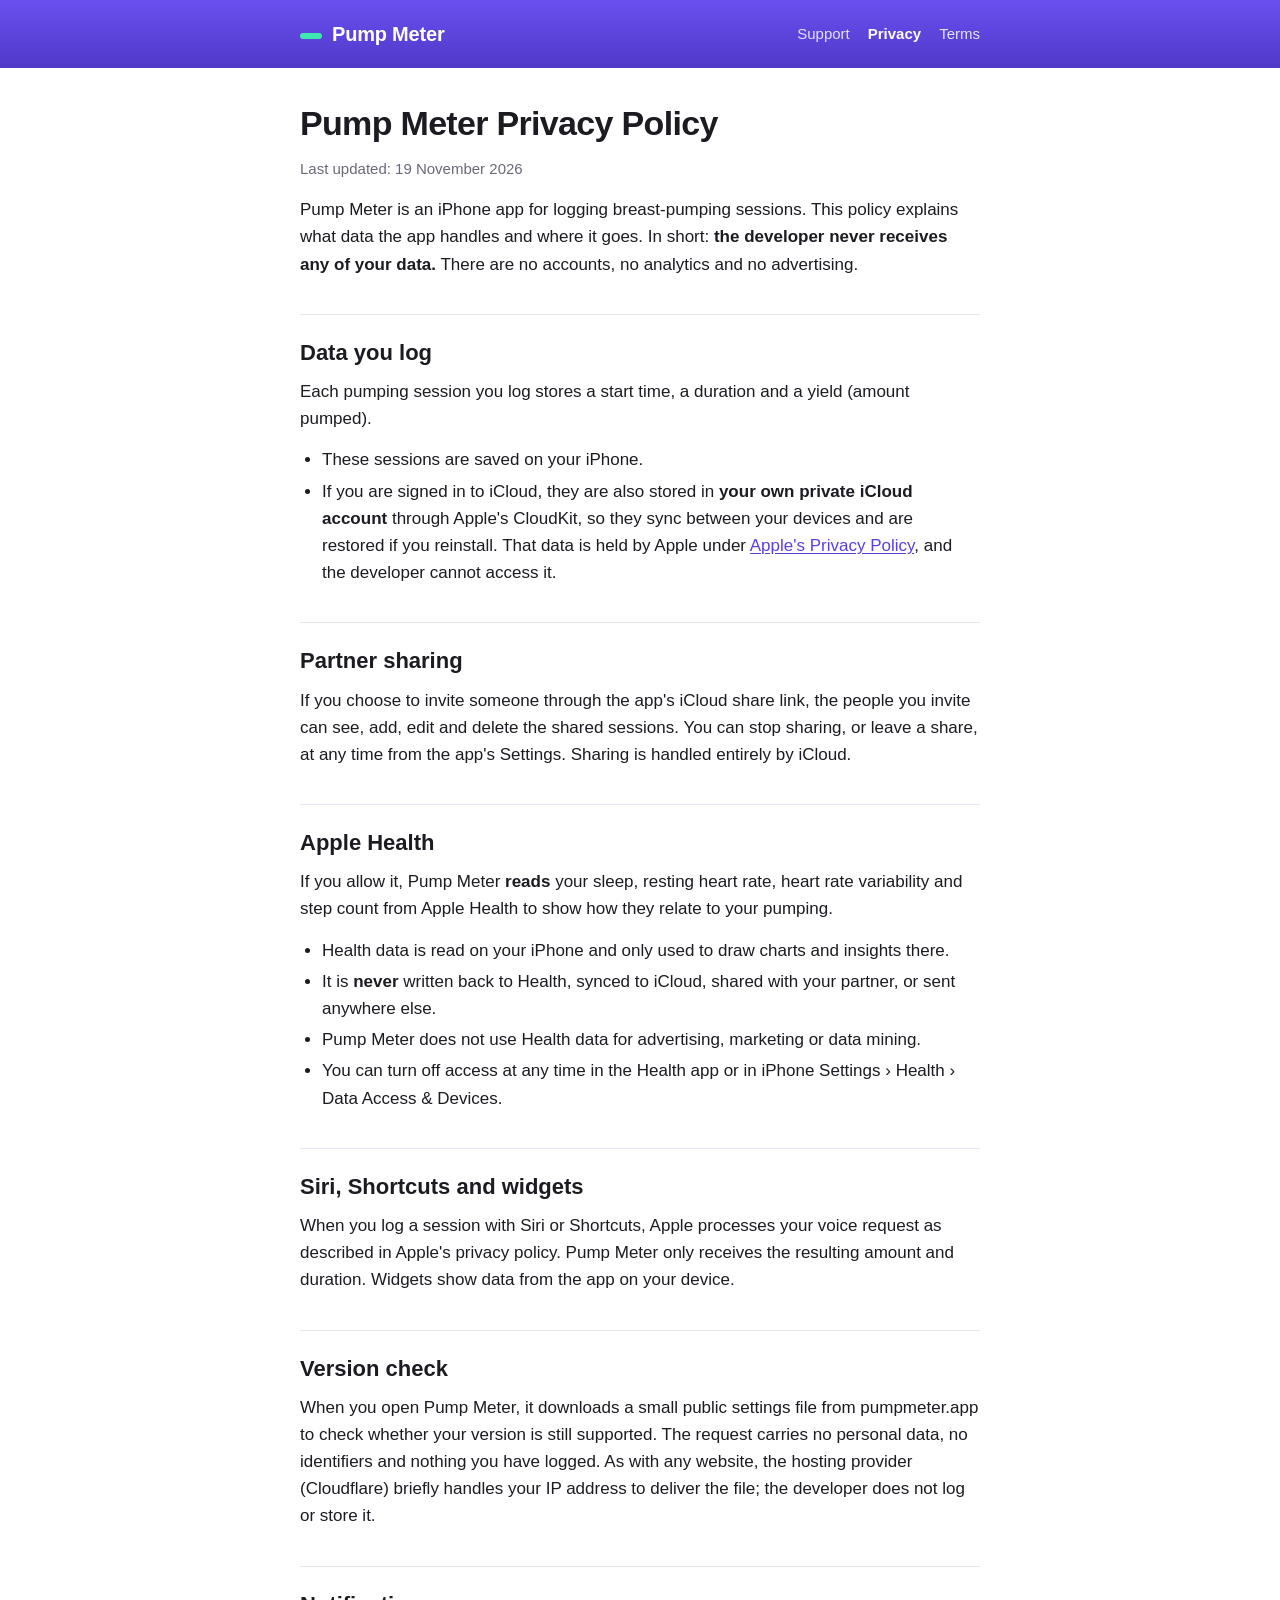
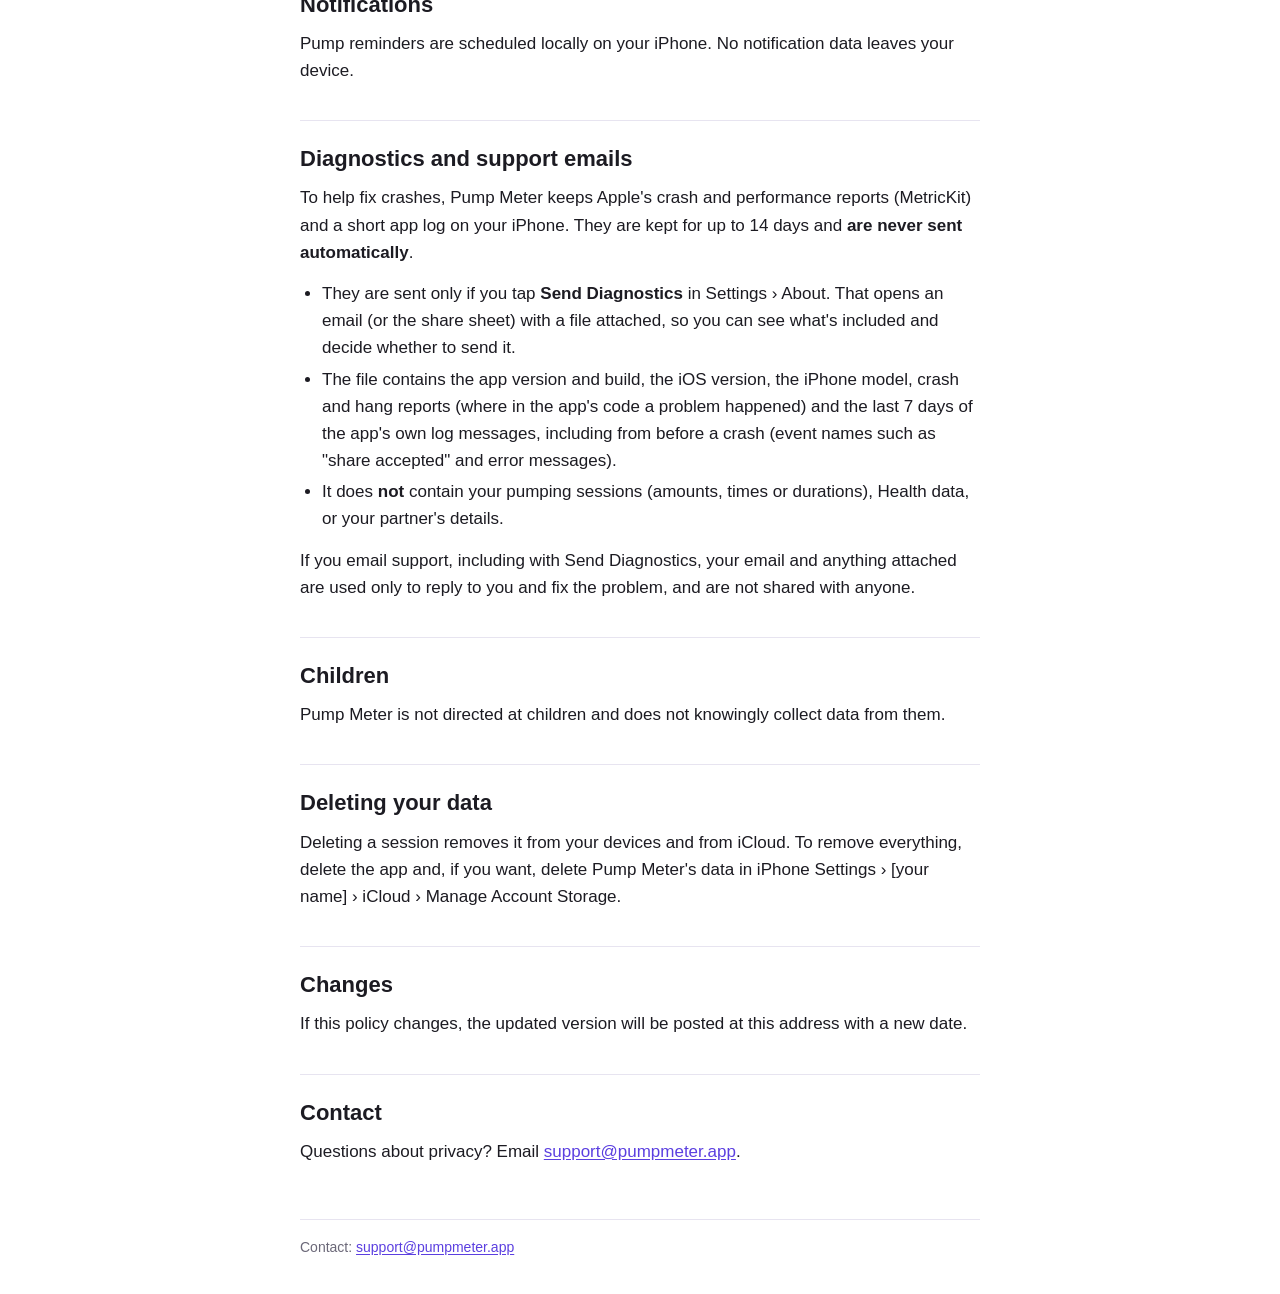
==== privacy/index.html @ 0fb3783c "Publish site" ====
<!doctype html>
<html lang="en">
<head>
<meta charset="utf-8">
<meta name="viewport" content="width=device-width, initial-scale=1">
<title>Pump Meter Privacy Policy</title>
<meta name="description" content="Pump Meter: a fast, focused log for breast pumping.">
<link rel="stylesheet" href="../style.css">
</head>
<body>
<header><div class="inner"><a class="brand" href="../">Pump Meter</a><nav><a href="../">Support</a><a href="../privacy/" aria-current="page">Privacy</a><a href="../terms/">Terms</a></nav></div></header>
<main>
<h1>Pump Meter Privacy Policy</h1>
<p><em>Last updated: 19 November 2026</em></p>
<p>Pump Meter is an iPhone app for logging breast-pumping sessions. This policy explains what data the app handles and where it goes. In short: <strong>the developer never receives any of your data.</strong> There are no accounts, no analytics and no advertising.</p>
<h2>Data you log</h2>
<p>Each pumping session you log stores a start time, a duration and a yield (amount pumped).</p>
<ul><li>These sessions are saved on your iPhone.</li><li>If you are signed in to iCloud, they are also stored in <strong>your own private iCloud account</strong> through Apple's CloudKit, so they sync between your devices and are restored if you reinstall. That data is held by Apple under <a href="https://www.apple.com/legal/privacy/">Apple's Privacy Policy</a>, and the developer cannot access it.</li></ul>
<h2>Partner sharing</h2>
<p>If you choose to invite someone through the app's iCloud share link, the people you invite can see, add, edit and delete the shared sessions. You can stop sharing, or leave a share, at any time from the app's Settings. Sharing is handled entirely by iCloud.</p>
<h2>Apple Health</h2>
<p>If you allow it, Pump Meter <strong>reads</strong> your sleep, resting heart rate, heart rate variability and step count from Apple Health to show how they relate to your pumping.</p>
<ul><li>Health data is read on your iPhone and only used to draw charts and insights there.</li><li>It is <strong>never</strong> written back to Health, synced to iCloud, shared with your partner, or sent anywhere else.</li><li>Pump Meter does not use Health data for advertising, marketing or data mining.</li><li>You can turn off access at any time in the Health app or in iPhone Settings › Health › Data Access &amp; Devices.</li></ul>
<h2>Siri, Shortcuts and widgets</h2>
<p>When you log a session with Siri or Shortcuts, Apple processes your voice request as described in Apple's privacy policy. Pump Meter only receives the resulting amount and duration. Widgets show data from the app on your device.</p>
<h2>Version check</h2>
<p>When you open Pump Meter, it downloads a small public settings file from pumpmeter.app to check whether your version is still supported. The request carries no personal data, no identifiers and nothing you have logged. As with any website, the hosting provider (Cloudflare) briefly handles your IP address to deliver the file; the developer does not log or store it.</p>
<h2>Notifications</h2>
<p>Pump reminders are scheduled locally on your iPhone. No notification data leaves your device.</p>
<h2>Diagnostics and support emails</h2>
<p>To help fix crashes, Pump Meter keeps Apple's crash and performance reports (MetricKit) and a short app log on your iPhone. They are kept for up to 14 days and <strong>are never sent automatically</strong>.</p>
<ul><li>They are sent only if you tap <strong>Send Diagnostics</strong> in Settings › About. That opens an email (or the share sheet) with a file attached, so you can see what's included and decide whether to send it.</li><li>The file contains the app version and build, the iOS version, the iPhone model, crash and hang reports (where in the app's code a problem happened) and the last 7 days of the app's own log messages, including from before a crash (event names such as "share accepted" and error messages).</li><li>It does <strong>not</strong> contain your pumping sessions (amounts, times or durations), Health data, or your partner's details.</li></ul>
<p>If you email support, including with Send Diagnostics, your email and anything attached are used only to reply to you and fix the problem, and are not shared with anyone.</p>
<h2>Children</h2>
<p>Pump Meter is not directed at children and does not knowingly collect data from them.</p>
<h2>Deleting your data</h2>
<p>Deleting a session removes it from your devices and from iCloud. To remove everything, delete the app and, if you want, delete Pump Meter's data in iPhone Settings › [your name] › iCloud › Manage Account Storage.</p>
<h2>Changes</h2>
<p>If this policy changes, the updated version will be posted at this address with a new date.</p>
<h2>Contact</h2>
<p>Questions about privacy? Email <a href="mailto:support@pumpmeter.app">support@pumpmeter.app</a>.</p>
</main>
<footer><div class="inner">Contact: <a href="mailto:support@pumpmeter.app">support@pumpmeter.app</a></div></footer>
</body>
</html>
---- style.css ----
:root {
  --bg: #ffffff;
  --text: #1c1b22;
  --muted: #6b6878;
  --accent: #5b3fe0;
  --accent-soft: #efebff;
  --rule: #e7e4f0;
  color-scheme: light dark;
}
@media (prefers-color-scheme: dark) {
  :root {
    --bg: #141219;
    --text: #f2f0f7;
    --muted: #a5a1b3;
    --accent: #9d8bff;
    --accent-soft: #241f3a;
    --rule: #2c2838;
  }
}
* { box-sizing: border-box; }
html { -webkit-text-size-adjust: 100%; }
body {
  margin: 0;
  background: var(--bg);
  color: var(--text);
  font: 17px/1.6 ui-rounded, -apple-system, BlinkMacSystemFont, "SF Pro Rounded", "Segoe UI", Roboto, sans-serif;
}
header {
  background: linear-gradient(180deg, #6a4ff0, #5039c8);
  color: #fff;
}
header .inner, main, footer { max-width: 720px; margin: 0 auto; padding: 0 20px; }
header .inner { display: flex; align-items: center; justify-content: space-between; gap: 12px; padding-top: 18px; padding-bottom: 18px; flex-wrap: wrap; }
header a { color: #fff; text-decoration: none; }
.brand { font-weight: 800; font-size: 20px; letter-spacing: -0.01em; }
.brand::before { content: ""; display: inline-block; width: 22px; height: 6px; border-radius: 3px; background: #3ee6b0; margin-right: 10px; vertical-align: middle; }
nav { display: flex; gap: 18px; font-size: 15px; }
nav a { opacity: 0.85; }
nav a[aria-current="page"] { opacity: 1; font-weight: 700; }
main { padding-top: 28px; padding-bottom: 40px; }
h1 { font-size: 34px; line-height: 1.15; letter-spacing: -0.02em; margin: 8px 0 12px; }
h2 { font-size: 22px; margin: 36px 0 8px; padding-top: 20px; border-top: 1px solid var(--rule); }
h3 { font-size: 18px; margin: 26px 0 4px; }
p, ul { margin: 0 0 14px; }
ul { padding-left: 22px; }
li { margin: 4px 0; }
a { color: var(--accent); text-underline-offset: 2px; }
em:first-child:only-child { color: var(--muted); font-style: normal; font-size: 15px; }
strong { font-weight: 700; }
footer { padding-bottom: 36px; color: var(--muted); font-size: 14px; }
footer .inner { border-top: 1px solid var(--rule); padding-top: 16px; }
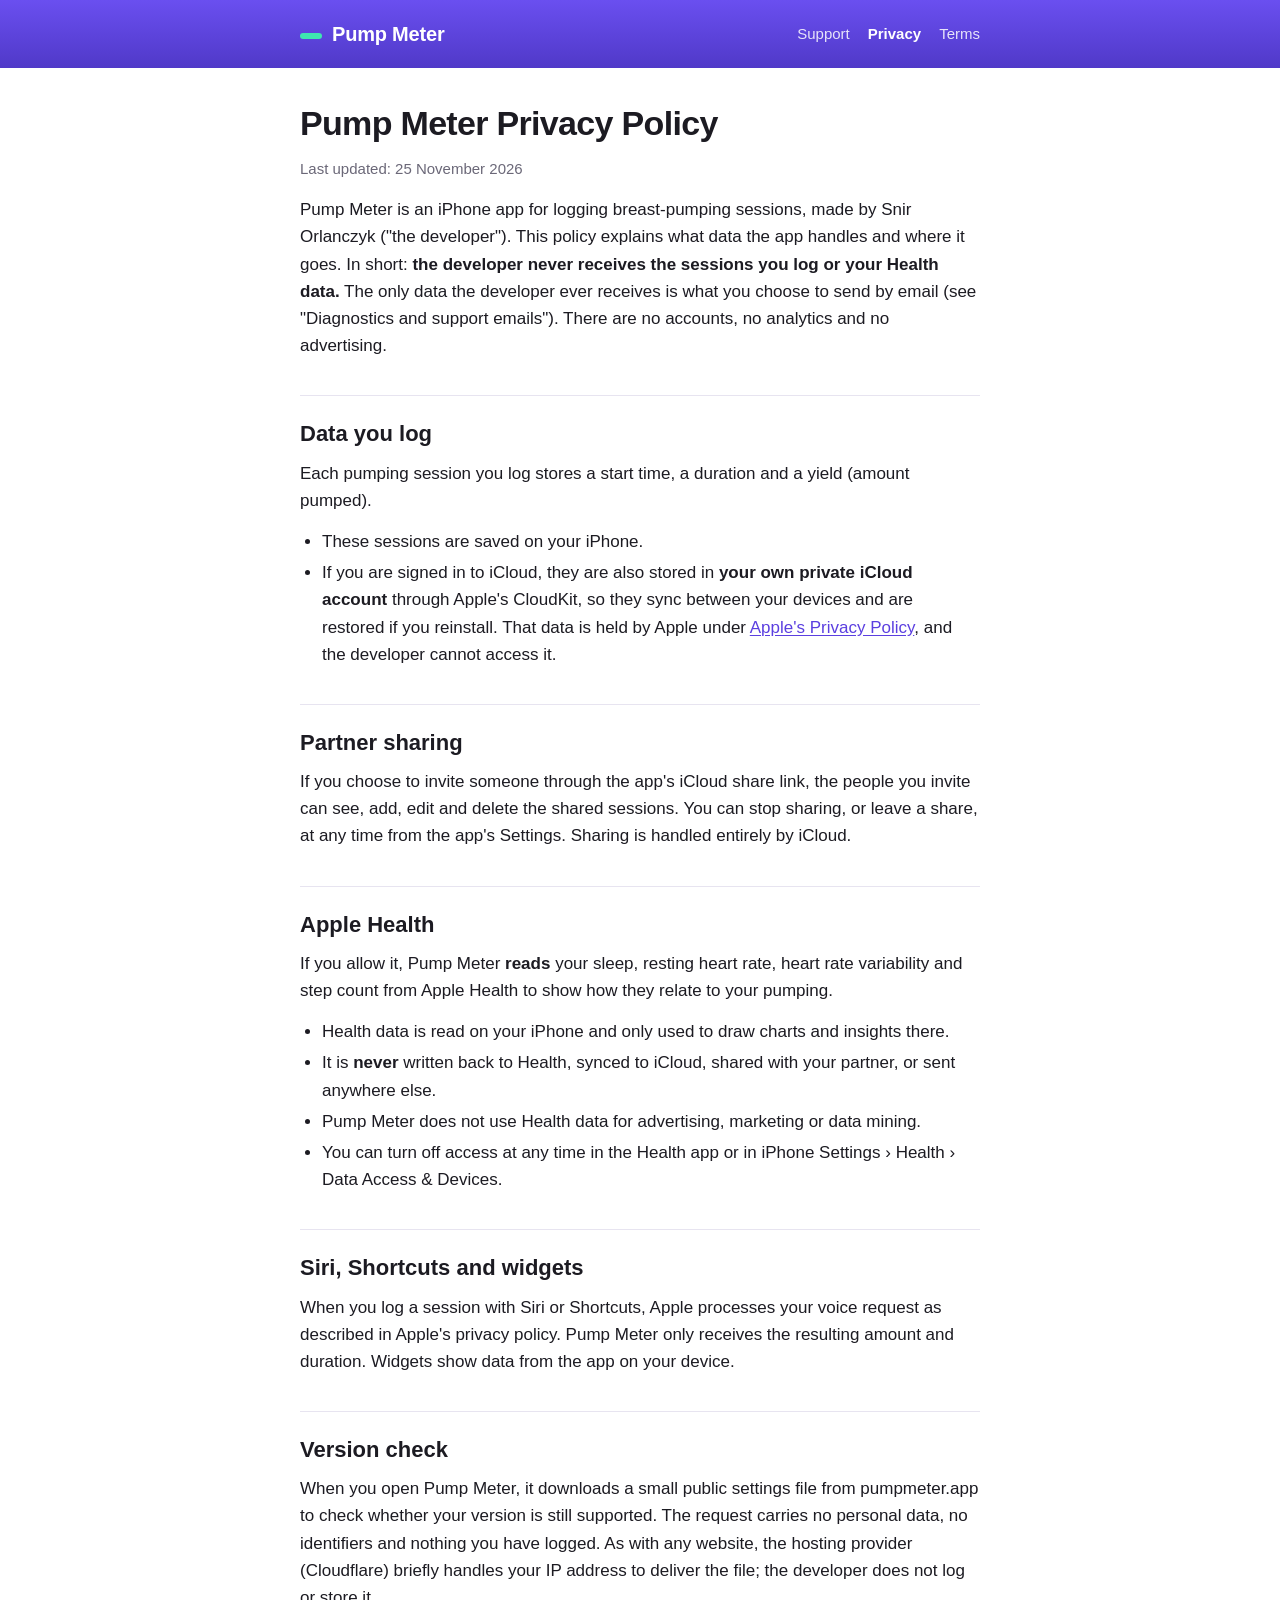
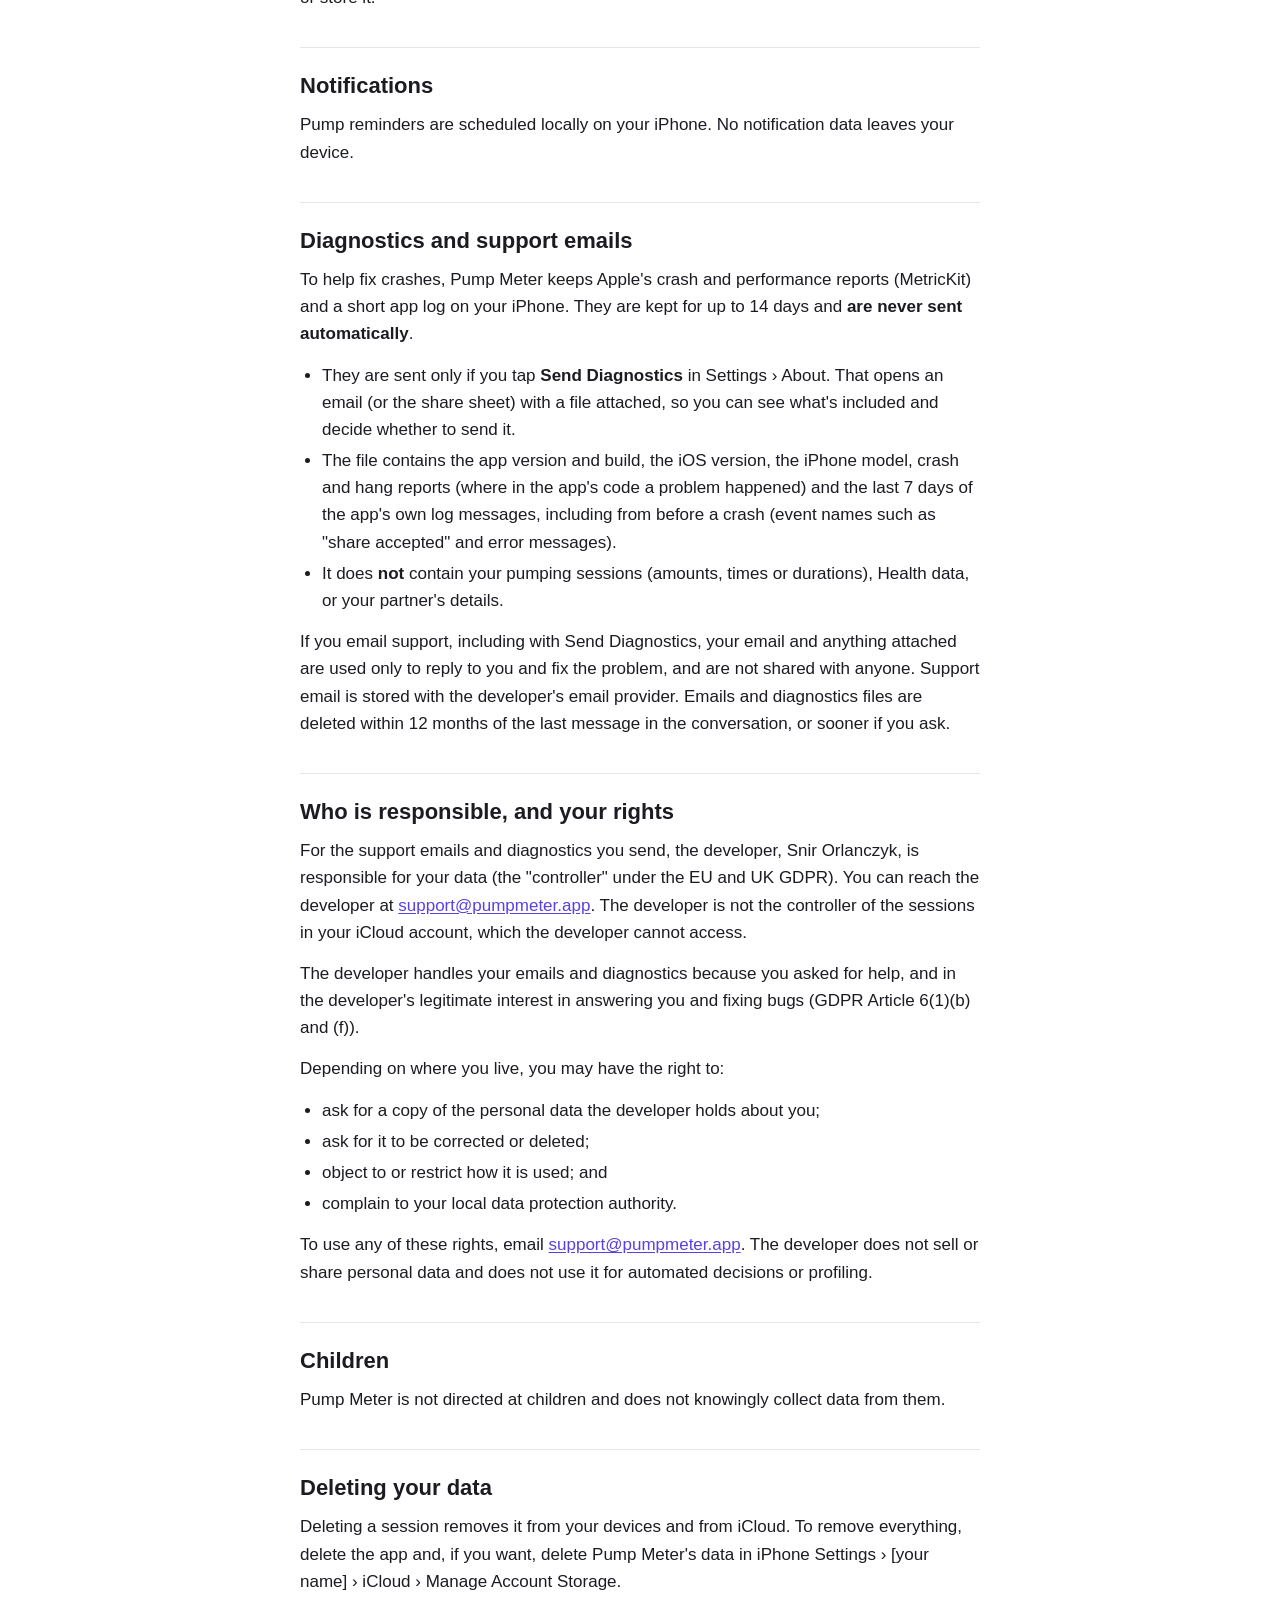
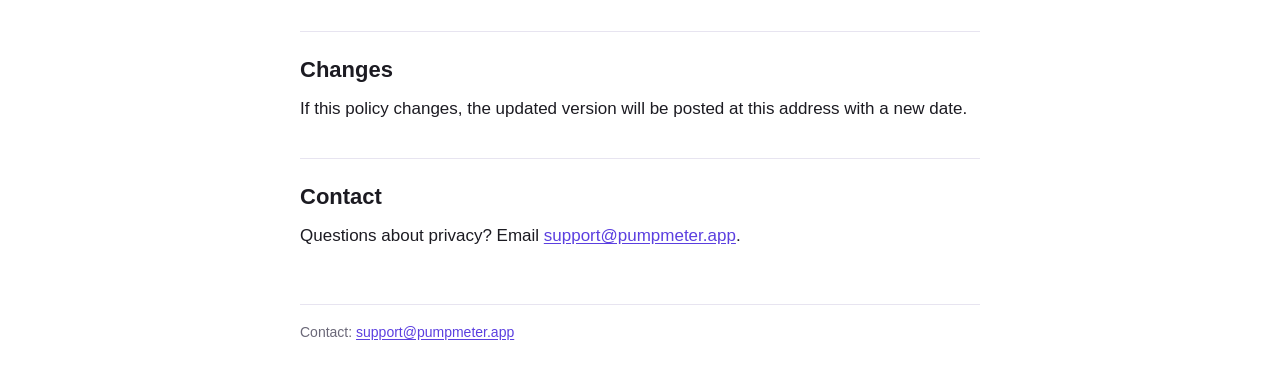
==== commit 3dc8c8fc: "Publish site" ====
--- a/privacy/index.html
+++ b/privacy/index.html
@@ -11,8 +11,8 @@
 <header><div class="inner"><a class="brand" href="../">Pump Meter</a><nav><a href="../">Support</a><a href="../privacy/" aria-current="page">Privacy</a><a href="../terms/">Terms</a></nav></div></header>
 <main>
 <h1>Pump Meter Privacy Policy</h1>
-<p><em>Last updated: 19 November 2026</em></p>
-<p>Pump Meter is an iPhone app for logging breast-pumping sessions. This policy explains what data the app handles and where it goes. In short: <strong>the developer never receives any of your data.</strong> There are no accounts, no analytics and no advertising.</p>
+<p><em>Last updated: 25 November 2026</em></p>
+<p>Pump Meter is an iPhone app for logging breast-pumping sessions, made by Snir Orlanczyk ("the developer"). This policy explains what data the app handles and where it goes. In short: <strong>the developer never receives the sessions you log or your Health data.</strong> The only data the developer ever receives is what you choose to send by email (see "Diagnostics and support emails"). There are no accounts, no analytics and no advertising.</p>
 <h2>Data you log</h2>
 <p>Each pumping session you log stores a start time, a duration and a yield (amount pumped).</p>
 <ul><li>These sessions are saved on your iPhone.</li><li>If you are signed in to iCloud, they are also stored in <strong>your own private iCloud account</strong> through Apple's CloudKit, so they sync between your devices and are restored if you reinstall. That data is held by Apple under <a href="https://www.apple.com/legal/privacy/">Apple's Privacy Policy</a>, and the developer cannot access it.</li></ul>
@@ -30,7 +30,13 @@
 <h2>Diagnostics and support emails</h2>
 <p>To help fix crashes, Pump Meter keeps Apple's crash and performance reports (MetricKit) and a short app log on your iPhone. They are kept for up to 14 days and <strong>are never sent automatically</strong>.</p>
 <ul><li>They are sent only if you tap <strong>Send Diagnostics</strong> in Settings › About. That opens an email (or the share sheet) with a file attached, so you can see what's included and decide whether to send it.</li><li>The file contains the app version and build, the iOS version, the iPhone model, crash and hang reports (where in the app's code a problem happened) and the last 7 days of the app's own log messages, including from before a crash (event names such as "share accepted" and error messages).</li><li>It does <strong>not</strong> contain your pumping sessions (amounts, times or durations), Health data, or your partner's details.</li></ul>
-<p>If you email support, including with Send Diagnostics, your email and anything attached are used only to reply to you and fix the problem, and are not shared with anyone.</p>
+<p>If you email support, including with Send Diagnostics, your email and anything attached are used only to reply to you and fix the problem, and are not shared with anyone. Support email is stored with the developer's email provider. Emails and diagnostics files are deleted within 12 months of the last message in the conversation, or sooner if you ask.</p>
+<h2>Who is responsible, and your rights</h2>
+<p>For the support emails and diagnostics you send, the developer, Snir Orlanczyk, is responsible for your data (the "controller" under the EU and UK GDPR). You can reach the developer at <a href="mailto:support@pumpmeter.app">support@pumpmeter.app</a>. The developer is not the controller of the sessions in your iCloud account, which the developer cannot access.</p>
+<p>The developer handles your emails and diagnostics because you asked for help, and in the developer's legitimate interest in answering you and fixing bugs (GDPR Article 6(1)(b) and (f)).</p>
+<p>Depending on where you live, you may have the right to:</p>
+<ul><li>ask for a copy of the personal data the developer holds about you;</li><li>ask for it to be corrected or deleted;</li><li>object to or restrict how it is used; and</li><li>complain to your local data protection authority.</li></ul>
+<p>To use any of these rights, email <a href="mailto:support@pumpmeter.app">support@pumpmeter.app</a>. The developer does not sell or share personal data and does not use it for automated decisions or profiling.</p>
 <h2>Children</h2>
 <p>Pump Meter is not directed at children and does not knowingly collect data from them.</p>
 <h2>Deleting your data</h2>
